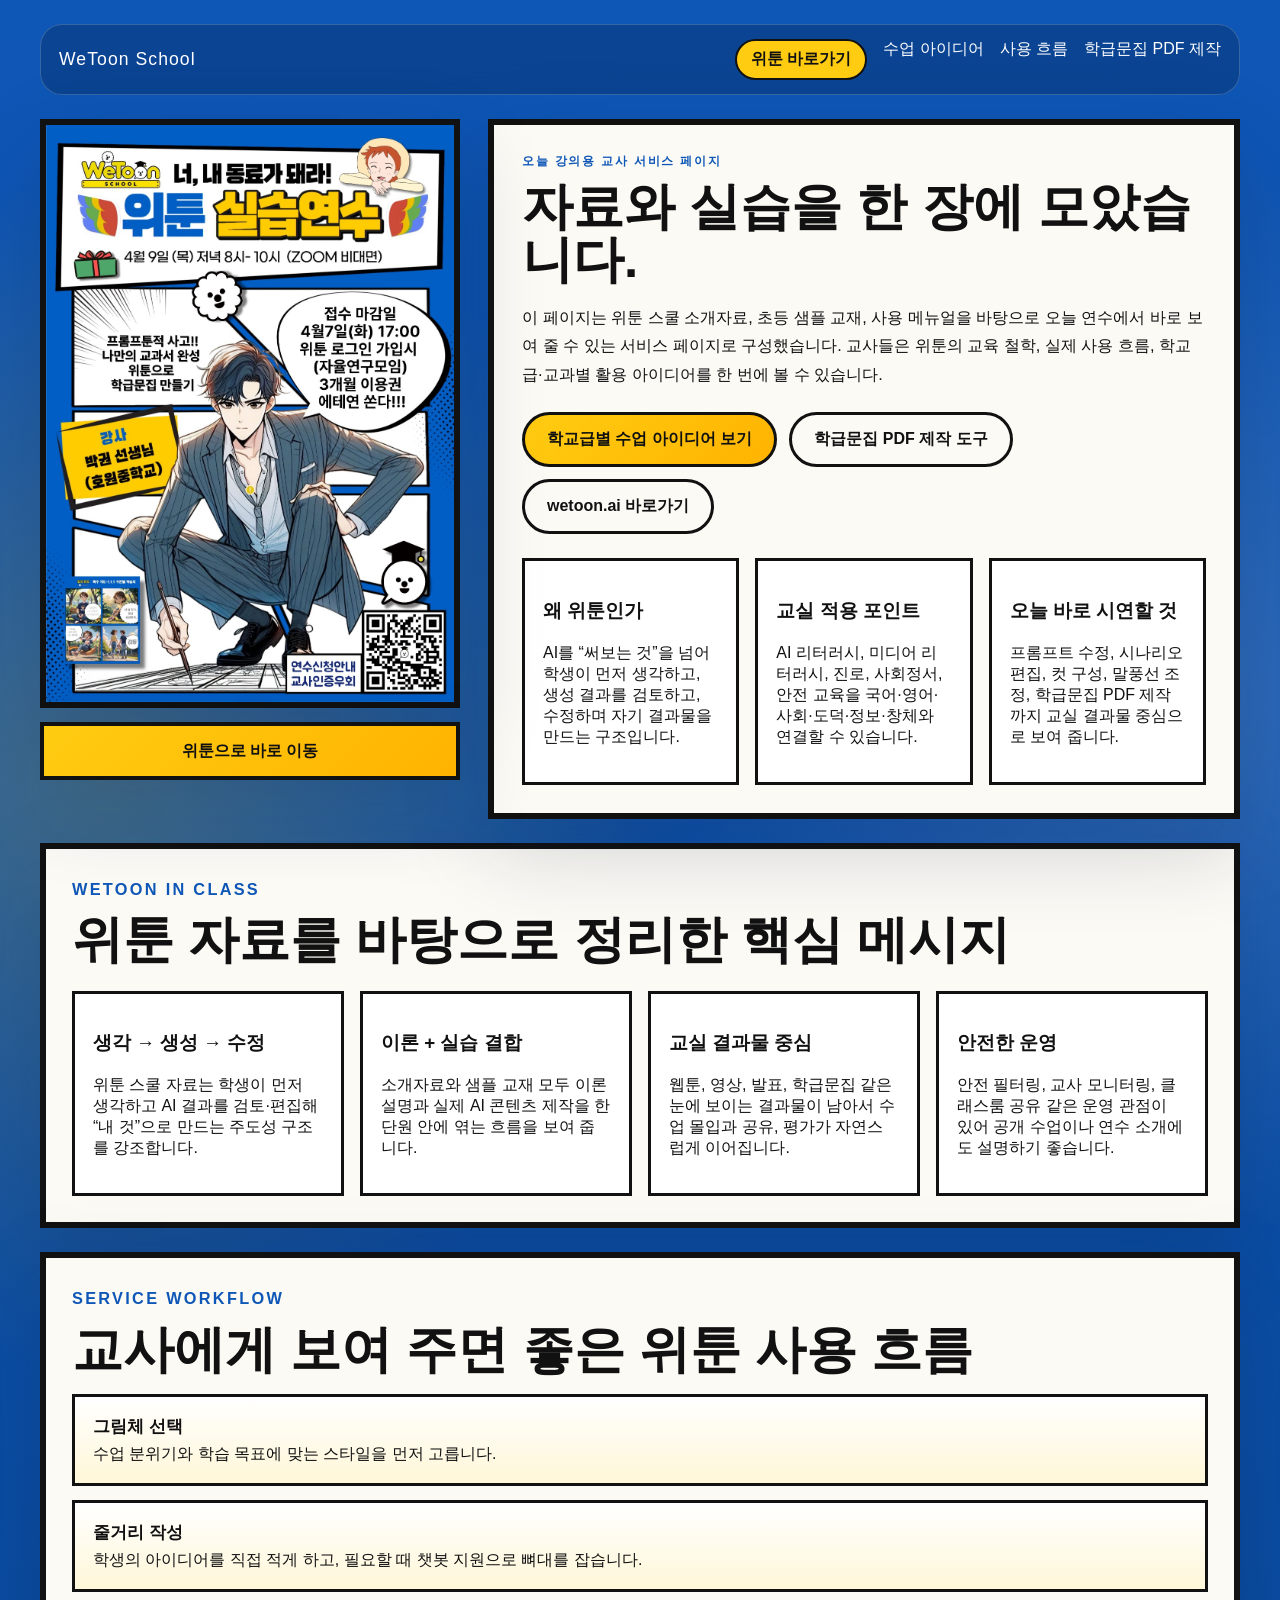
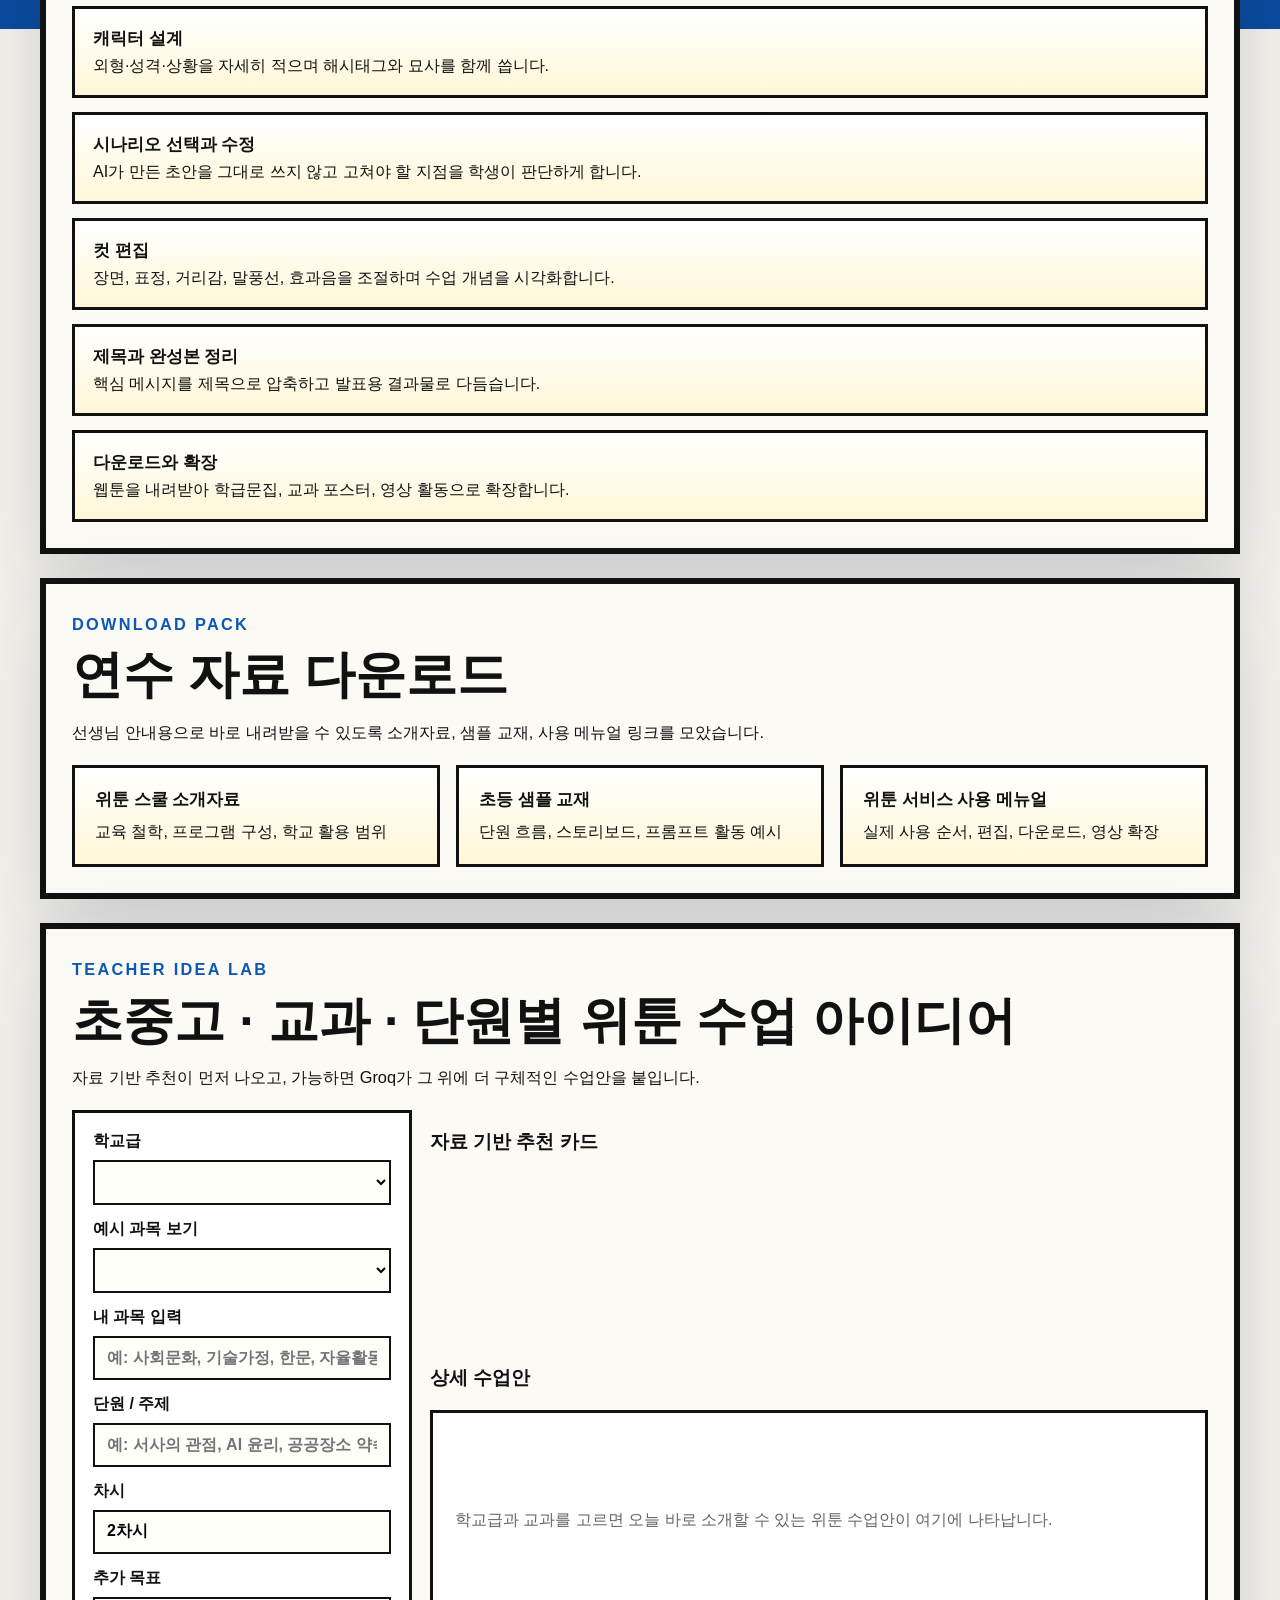
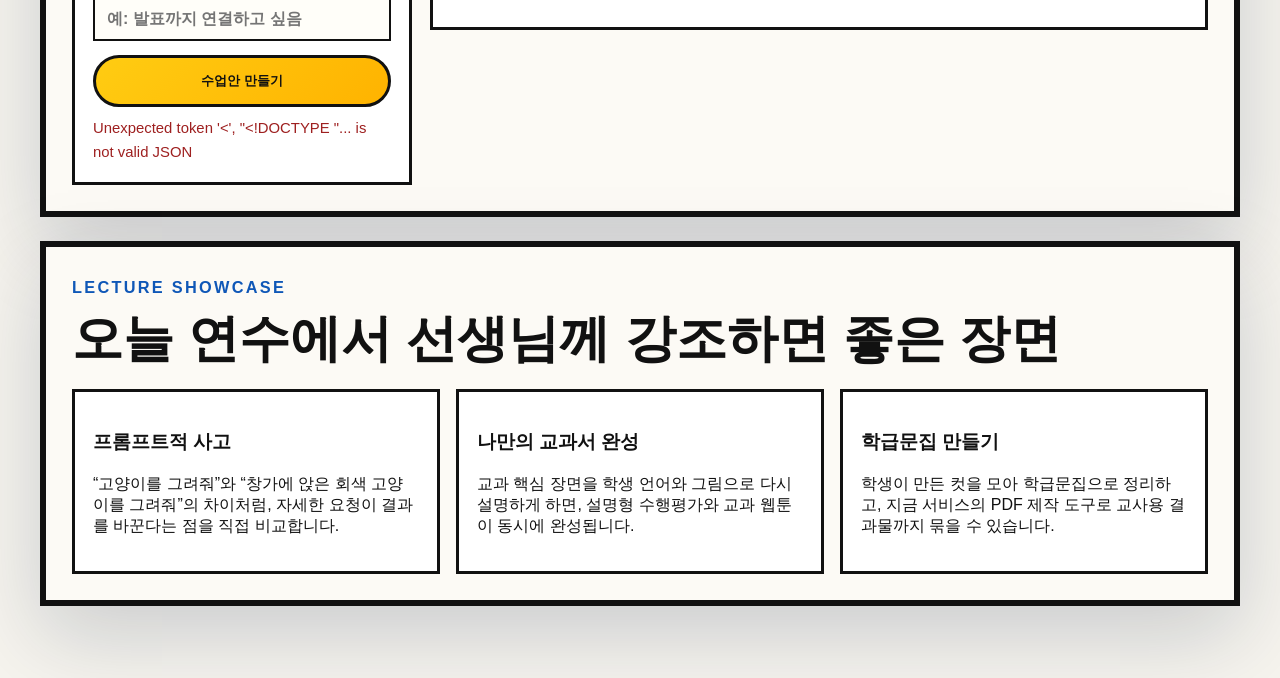
==== static/lecture.html @ 96598605 "Ship Wetoon teacher service and deployable PDF maker Built a teacher-facing lecture landing page, bu" ====
<!doctype html>
<html lang="ko">
  <head>
    <meta charset="utf-8" />
    <meta name="viewport" content="width=device-width, initial-scale=1" />
    <title>위툰 선생연수 서비스 페이지</title>
    <link rel="stylesheet" href="/static/lecture.css" />
  </head>
  <body>
    <main class="lecture-shell">
      <nav class="topbar">
        <a class="brand" href="/lecture">WeToon School</a>
        <div class="topbar-links">
          <a class="wetoon-link" href="https://wetoon.ai" target="_blank" rel="noreferrer">위툰 바로가기</a>
          <a href="#ideas">수업 아이디어</a>
          <a href="#workflow">사용 흐름</a>
          <a href="/maker">학급문집 PDF 제작</a>
        </div>
      </nav>

      <section class="hero-grid">
        <section class="poster-frame" id="poster-frame">
          <img
            id="poster-image"
            class="poster-image"
            src="/static/assets/lecture-poster.jpg"
            alt="위툰 선생연수 포스터"
          />
          <article class="poster-card" id="poster-fallback">
            <div class="poster-logo">WeToon <span>School</span></div>
            <p class="poster-tag">너, 내 동료가 돼라!</p>
            <h1>위툰 선생연수</h1>
            <p class="poster-date">4월 9일 (목) 저녁 8시-10시 · Zoom 비대면</p>
            <div class="poster-bubbles">
              <div class="bubble">프롬프트적 사고</div>
              <div class="bubble">나만의 교과서 완성</div>
              <div class="bubble">위툰으로 학급문집 만들기</div>
            </div>
            <div class="poster-note">
              <strong>강사</strong>
              <span>박권 선생님 (호원중학교)</span>
            </div>
            <div class="poster-speech">
              위툰 로그인 가입 시
              <br />
              자율연구모임 3개월 이용권 안내
            </div>
          </article>
          <a class="poster-action" href="https://wetoon.ai" target="_blank" rel="noreferrer">위툰으로 바로 이동</a>
        </section>

        <section class="hero-copy">
          <p class="eyebrow">오늘 강의용 교사 서비스 페이지</p>
          <h2>자료와 실습을 한 장에 모았습니다.</h2>
          <p class="lead">
            이 페이지는 위툰 스쿨 소개자료, 초등 샘플 교재, 사용 메뉴얼을 바탕으로 오늘 연수에서 바로 보여 줄 수 있는
            서비스 페이지로 구성했습니다. 교사들은 위툰의 교육 철학, 실제 사용 흐름, 학교급·교과별 활용 아이디어를 한 번에
            볼 수 있습니다.
          </p>
          <div class="hero-actions">
            <a class="primary-link" href="#ideas">학교급별 수업 아이디어 보기</a>
            <a class="ghost-link" href="/maker">학급문집 PDF 제작 도구</a>
            <a class="ghost-link" href="https://wetoon.ai" target="_blank" rel="noreferrer">wetoon.ai 바로가기</a>
          </div>

          <div class="hero-panels">
            <article class="info-panel">
              <h3>왜 위툰인가</h3>
              <p>AI를 “써보는 것”을 넘어 학생이 먼저 생각하고, 생성 결과를 검토하고, 수정하며 자기 결과물을 만드는 구조입니다.</p>
            </article>
            <article class="info-panel">
              <h3>교실 적용 포인트</h3>
              <p>AI 리터러시, 미디어 리터러시, 진로, 사회정서, 안전 교육을 국어·영어·사회·도덕·정보·창체와 연결할 수 있습니다.</p>
            </article>
            <article class="info-panel">
              <h3>오늘 바로 시연할 것</h3>
              <p>프롬프트 수정, 시나리오 편집, 컷 구성, 말풍선 조정, 학급문집 PDF 제작까지 교실 결과물 중심으로 보여 줍니다.</p>
            </article>
          </div>
        </section>
      </section>

      <section class="section" id="principles">
        <div class="section-head">
          <p class="eyebrow">Wetoon In Class</p>
          <h2>위툰 자료를 바탕으로 정리한 핵심 메시지</h2>
        </div>
        <div class="principle-grid">
          <article class="principle-card">
            <h3>생각 → 생성 → 수정</h3>
            <p>위툰 스쿨 자료는 학생이 먼저 생각하고 AI 결과를 검토·편집해 “내 것”으로 만드는 주도성 구조를 강조합니다.</p>
          </article>
          <article class="principle-card">
            <h3>이론 + 실습 결합</h3>
            <p>소개자료와 샘플 교재 모두 이론 설명과 실제 AI 콘텐츠 제작을 한 단원 안에 엮는 흐름을 보여 줍니다.</p>
          </article>
          <article class="principle-card">
            <h3>교실 결과물 중심</h3>
            <p>웹툰, 영상, 발표, 학급문집 같은 눈에 보이는 결과물이 남아서 수업 몰입과 공유, 평가가 자연스럽게 이어집니다.</p>
          </article>
          <article class="principle-card">
            <h3>안전한 운영</h3>
            <p>안전 필터링, 교사 모니터링, 클래스룸 공유 같은 운영 관점이 있어 공개 수업이나 연수 소개에도 설명하기 좋습니다.</p>
          </article>
        </div>
      </section>

      <section class="section" id="workflow">
        <div class="section-head">
          <p class="eyebrow">Service Workflow</p>
          <h2>교사에게 보여 주면 좋은 위툰 사용 흐름</h2>
        </div>
        <ol class="workflow-list">
          <li><strong>그림체 선택</strong><span>수업 분위기와 학습 목표에 맞는 스타일을 먼저 고릅니다.</span></li>
          <li><strong>줄거리 작성</strong><span>학생의 아이디어를 직접 적게 하고, 필요할 때 챗봇 지원으로 뼈대를 잡습니다.</span></li>
          <li><strong>캐릭터 설계</strong><span>외형·성격·상황을 자세히 적으며 해시태그와 묘사를 함께 씁니다.</span></li>
          <li><strong>시나리오 선택과 수정</strong><span>AI가 만든 초안을 그대로 쓰지 않고 고쳐야 할 지점을 학생이 판단하게 합니다.</span></li>
          <li><strong>컷 편집</strong><span>장면, 표정, 거리감, 말풍선, 효과음을 조절하며 수업 개념을 시각화합니다.</span></li>
          <li><strong>제목과 완성본 정리</strong><span>핵심 메시지를 제목으로 압축하고 발표용 결과물로 다듬습니다.</span></li>
          <li><strong>다운로드와 확장</strong><span>웹툰을 내려받아 학급문집, 교과 포스터, 영상 활동으로 확장합니다.</span></li>
        </ol>
      </section>

      <section class="section" id="downloads">
        <div class="section-head">
          <p class="eyebrow">Download Pack</p>
          <h2>연수 자료 다운로드</h2>
          <p>선생님 안내용으로 바로 내려받을 수 있도록 소개자료, 샘플 교재, 사용 메뉴얼 링크를 모았습니다.</p>
        </div>
        <div class="download-grid">
          <a class="download-card" href="/downloads/intro">
            <strong>위툰 스쿨 소개자료</strong>
            <span>교육 철학, 프로그램 구성, 학교 활용 범위</span>
          </a>
          <a class="download-card" href="/downloads/sample">
            <strong>초등 샘플 교재</strong>
            <span>단원 흐름, 스토리보드, 프롬프트 활동 예시</span>
          </a>
          <a class="download-card" href="/downloads/manual">
            <strong>위툰 서비스 사용 메뉴얼</strong>
            <span>실제 사용 순서, 편집, 다운로드, 영상 확장</span>
          </a>
        </div>
      </section>

      <section class="section ideas-section" id="ideas">
        <div class="section-head">
          <p class="eyebrow">Teacher Idea Lab</p>
          <h2>초중고 · 교과 · 단원별 위툰 수업 아이디어</h2>
          <p>자료 기반 추천이 먼저 나오고, 가능하면 Groq가 그 위에 더 구체적인 수업안을 붙입니다.</p>
        </div>

        <div class="idea-console">
          <div class="idea-form">
            <label>
              <span>학교급</span>
              <select id="school-level"></select>
            </label>
            <label>
              <span>예시 과목 보기</span>
              <select id="subject-example"></select>
            </label>
            <label>
              <span>내 과목 입력</span>
              <input id="subject-input" type="text" placeholder="예: 사회문화, 기술가정, 한문, 자율활동" />
            </label>
            <label>
              <span>단원 / 주제</span>
              <input id="unit" type="text" placeholder="예: 서사의 관점, AI 윤리, 공공장소 약속" />
            </label>
            <label>
              <span>차시</span>
              <input id="periods" type="text" value="2차시" />
            </label>
            <label>
              <span>추가 목표</span>
              <input id="teaching-goal" type="text" placeholder="예: 발표까지 연결하고 싶음" />
            </label>
            <div class="idea-actions">
              <button id="idea-button" class="primary-link buttonish" type="button">수업안 만들기</button>
              <span id="provider-status" class="provider-status">자료 기반 추천을 불러오는 중입니다.</span>
            </div>
          </div>

          <div class="idea-results">
            <div>
              <h3>자료 기반 추천 카드</h3>
              <div id="curated-ideas" class="card-stack"></div>
            </div>
            <div>
              <h3>상세 수업안</h3>
              <div id="expanded-idea" class="expanded-card empty-card">
                학교급과 교과를 고르면 오늘 바로 소개할 수 있는 위툰 수업안이 여기에 나타납니다.
              </div>
            </div>
          </div>
        </div>
      </section>

      <section class="section">
        <div class="section-head">
          <p class="eyebrow">Lecture Showcase</p>
          <h2>오늘 연수에서 선생님께 강조하면 좋은 장면</h2>
        </div>
        <div class="showcase-grid">
          <article class="showcase-card">
            <h3>프롬프트적 사고</h3>
            <p>“고양이를 그려줘”와 “창가에 앉은 회색 고양이를 그려줘”의 차이처럼, 자세한 요청이 결과를 바꾼다는 점을 직접 비교합니다.</p>
          </article>
          <article class="showcase-card">
            <h3>나만의 교과서 완성</h3>
            <p>교과 핵심 장면을 학생 언어와 그림으로 다시 설명하게 하면, 설명형 수행평가와 교과 웹툰이 동시에 완성됩니다.</p>
          </article>
          <article class="showcase-card">
            <h3>학급문집 만들기</h3>
            <p>학생이 만든 컷을 모아 학급문집으로 정리하고, 지금 서비스의 PDF 제작 도구로 교사용 결과물까지 묶을 수 있습니다.</p>
          </article>
        </div>
      </section>
    </main>

    <script src="/static/lecture.js" defer></script>
  </body>
</html>
---- static/lecture.css ----
:root {
  --blue: #0f57b7;
  --blue-deep: #083878;
  --yellow: #ffcc12;
  --yellow-soft: #ffe783;
  --ink: #111111;
  --paper: #fcfaf5;
  --line: rgba(17, 17, 17, 0.12);
  --shadow: 0 30px 80px rgba(9, 27, 63, 0.18);
}

* {
  box-sizing: border-box;
}

body {
  margin: 0;
  font-family: "Malgun Gothic", "Segoe UI", sans-serif;
  color: var(--ink);
  background:
    radial-gradient(circle at 8% 20%, rgba(255, 204, 18, 0.22), transparent 18%),
    radial-gradient(circle at 92% 18%, rgba(255, 255, 255, 0.15), transparent 16%),
    linear-gradient(180deg, var(--blue) 0%, #0a4b9f 42%, #f6f4ee 42%, #f6f4ee 100%);
}

.lecture-shell {
  width: min(1200px, calc(100% - 32px));
  margin: 0 auto;
  padding: 24px 0 72px;
}

.topbar {
  display: flex;
  align-items: center;
  justify-content: space-between;
  gap: 18px;
  padding: 14px 18px;
  border: 1px solid rgba(255, 255, 255, 0.18);
  border-radius: 22px;
  color: white;
  background: rgba(2, 23, 56, 0.28);
  backdrop-filter: blur(12px);
}

.brand,
.topbar a {
  color: inherit;
  text-decoration: none;
}

.brand {
  font-family: "Segoe UI Black", "Malgun Gothic", sans-serif;
  font-size: 1.1rem;
  letter-spacing: 0.06em;
}

.topbar-links {
  display: flex;
  gap: 16px;
  flex-wrap: wrap;
}

.wetoon-link {
  padding: 8px 14px;
  border-radius: 999px;
  background: var(--yellow);
  color: #111 !important;
  font-weight: 800;
  border: 2px solid #111;
}

.hero-grid {
  display: grid;
  grid-template-columns: 420px minmax(0, 1fr);
  gap: 28px;
  margin-top: 24px;
  align-items: start;
}

.poster-frame {
  position: relative;
  display: grid;
  gap: 14px;
}

.poster-image {
  display: none;
  width: 100%;
  border: 6px solid #111;
  background: white;
  box-shadow: var(--shadow);
}

.poster-frame.has-poster .poster-image {
  display: block;
}

.poster-frame.has-poster .poster-card {
  display: none;
}

.poster-card,
.hero-copy,
.section {
  background: var(--paper);
  border: 6px solid #111;
  box-shadow: var(--shadow);
}

.poster-card {
  position: relative;
  padding: 24px;
  transform: rotate(-1.3deg);
  overflow: hidden;
}

.poster-card::before {
  content: "";
  position: absolute;
  inset: auto -30px -26px auto;
  width: 180px;
  height: 180px;
  background: radial-gradient(circle, rgba(255, 204, 18, 0.46) 0%, transparent 70%);
}

.poster-logo {
  display: inline-flex;
  gap: 8px;
  align-items: baseline;
  padding: 8px 14px;
  border: 4px solid #111;
  background: var(--yellow);
  font-weight: 800;
  font-size: 1.35rem;
}

.poster-logo span {
  font-size: 0.82rem;
  text-transform: uppercase;
}

.poster-tag {
  margin: 18px 0 8px;
  font-family: "Segoe UI Black", "Malgun Gothic", sans-serif;
  font-size: 1.25rem;
}

.poster-card h1 {
  margin: 0;
  font-family: "Segoe UI Black", "Malgun Gothic", sans-serif;
  font-size: clamp(2.6rem, 6vw, 4.8rem);
  line-height: 0.95;
  color: var(--yellow);
  -webkit-text-stroke: 3px #111;
}

.poster-date {
  margin: 18px 0;
  padding: 12px 14px;
  border: 4px solid #111;
  background: white;
  font-weight: 700;
}

.poster-bubbles {
  display: grid;
  gap: 10px;
}

.bubble {
  padding: 12px 14px;
  border: 4px solid #111;
  background: #fff;
  font-weight: 700;
}

.poster-note {
  margin-top: 16px;
  padding: 14px;
  border: 4px solid #111;
  background: var(--yellow);
  transform: rotate(-4deg);
  width: fit-content;
}

.poster-note strong,
.poster-note span {
  display: block;
}

.poster-speech {
  margin-top: 20px;
  padding: 20px;
  border: 4px solid #111;
  border-radius: 42px;
  background: #fff;
  font-family: "Segoe UI Black", "Malgun Gothic", sans-serif;
  font-size: 1.25rem;
  line-height: 1.35;
}

.poster-action {
  display: inline-flex;
  align-items: center;
  justify-content: center;
  min-height: 58px;
  padding: 14px 22px;
  border: 4px solid #111;
  background: linear-gradient(135deg, var(--yellow) 0%, #ffb300 100%);
  color: #111;
  font-weight: 900;
  text-decoration: none;
  box-shadow: var(--shadow);
}

.hero-copy {
  padding: 28px;
}

.eyebrow {
  margin: 0 0 10px;
  color: var(--blue);
  font-size: 0.78rem;
  letter-spacing: 0.14em;
  text-transform: uppercase;
  font-weight: 800;
}

.hero-copy h2,
.section h2 {
  margin: 0;
  font-family: "Segoe UI Black", "Malgun Gothic", sans-serif;
  font-size: clamp(2rem, 4vw, 3.3rem);
  line-height: 1.04;
}

.lead,
.section-head p {
  line-height: 1.75;
  font-size: 1.02rem;
}

.hero-actions {
  display: flex;
  gap: 12px;
  flex-wrap: wrap;
  margin-top: 24px;
}

.primary-link,
.ghost-link {
  display: inline-flex;
  align-items: center;
  justify-content: center;
  padding: 14px 22px;
  border-radius: 999px;
  text-decoration: none;
  font-weight: 800;
}

.primary-link {
  background: linear-gradient(135deg, var(--yellow) 0%, #ffb300 100%);
  color: #111;
  border: 3px solid #111;
}

.ghost-link {
  border: 3px solid #111;
  color: #111;
  background: transparent;
}

.buttonish {
  cursor: pointer;
}

.hero-panels,
.principle-grid,
.showcase-grid {
  display: grid;
  gap: 16px;
  margin-top: 24px;
}

.hero-panels {
  grid-template-columns: repeat(3, minmax(0, 1fr));
}

.info-panel,
.principle-card,
.showcase-card,
.idea-card,
.expanded-card,
.idea-form {
  border: 3px solid #111;
  background: white;
}

.info-panel,
.principle-card,
.showcase-card {
  padding: 18px;
}

.section {
  margin-top: 24px;
  padding: 26px;
}

.section-head {
  margin-bottom: 18px;
}

.principle-grid {
  grid-template-columns: repeat(4, minmax(0, 1fr));
}

.workflow-list {
  display: grid;
  gap: 14px;
  padding: 0;
  margin: 0;
  list-style: none;
}

.workflow-list li {
  display: grid;
  gap: 6px;
  padding: 18px;
  border: 3px solid #111;
  background: linear-gradient(180deg, #fff 0%, #fff7d8 100%);
}

.workflow-list strong {
  font-size: 1.05rem;
}

.download-grid {
  display: grid;
  grid-template-columns: repeat(3, minmax(0, 1fr));
  gap: 16px;
}

.download-card {
  display: grid;
  gap: 8px;
  padding: 20px;
  border: 3px solid #111;
  background: linear-gradient(180deg, #fff 0%, #fff7d8 100%);
  color: #111;
  text-decoration: none;
}

.download-card strong {
  font-size: 1.05rem;
}

.download-card span {
  line-height: 1.6;
}

.idea-console {
  display: grid;
  grid-template-columns: 340px minmax(0, 1fr);
  gap: 18px;
}

.idea-form {
  padding: 18px;
  display: grid;
  gap: 14px;
  position: sticky;
  top: 16px;
}

.idea-form label {
  display: grid;
  gap: 8px;
  font-weight: 700;
}

.idea-form input,
.idea-form select {
  width: 100%;
  padding: 11px 12px;
  border: 2px solid #111;
  background: #fffef9;
  font: inherit;
}

.idea-actions {
  display: grid;
  gap: 10px;
}

.provider-status {
  font-size: 0.93rem;
  line-height: 1.6;
}

.provider-status[data-mode="groq"] {
  color: #0a5d36;
}

.provider-status[data-mode="local-fallback"] {
  color: #8c5200;
}

.provider-status[data-mode="error"] {
  color: #9e2020;
}

.idea-results {
  display: grid;
  gap: 18px;
}

.card-stack {
  display: grid;
  gap: 12px;
}

.idea-card {
  padding: 18px;
}

.idea-card h4,
.expanded-card h4 {
  margin: 8px 0 10px;
  font-size: 1.18rem;
}

.idea-meta {
  margin: 0;
  color: var(--blue-deep);
  font-size: 0.92rem;
  font-weight: 700;
}

.idea-card ul,
.expanded-card ul,
.expanded-card ol {
  margin: 10px 0 0;
  padding-left: 20px;
}

.expanded-card {
  padding: 22px;
  min-height: 220px;
}

.empty-card {
  display: flex;
  align-items: center;
  color: rgba(17, 17, 17, 0.65);
}

.expanded-grid {
  display: grid;
  grid-template-columns: repeat(2, minmax(0, 1fr));
  gap: 16px;
  margin-top: 18px;
}

.showcase-grid {
  grid-template-columns: repeat(3, minmax(0, 1fr));
}

@media (max-width: 1000px) {
  .hero-grid,
  .idea-console {
    grid-template-columns: 1fr;
  }

  .hero-panels,
  .principle-grid,
  .download-grid,
  .showcase-grid,
  .expanded-grid {
    grid-template-columns: 1fr;
  }
}

@media (max-width: 720px) {
  .lecture-shell {
    width: min(100% - 20px, 1200px);
  }

  .topbar {
    flex-direction: column;
    align-items: flex-start;
  }

  .section,
  .hero-copy,
  .poster-card {
    padding: 20px;
  }
}
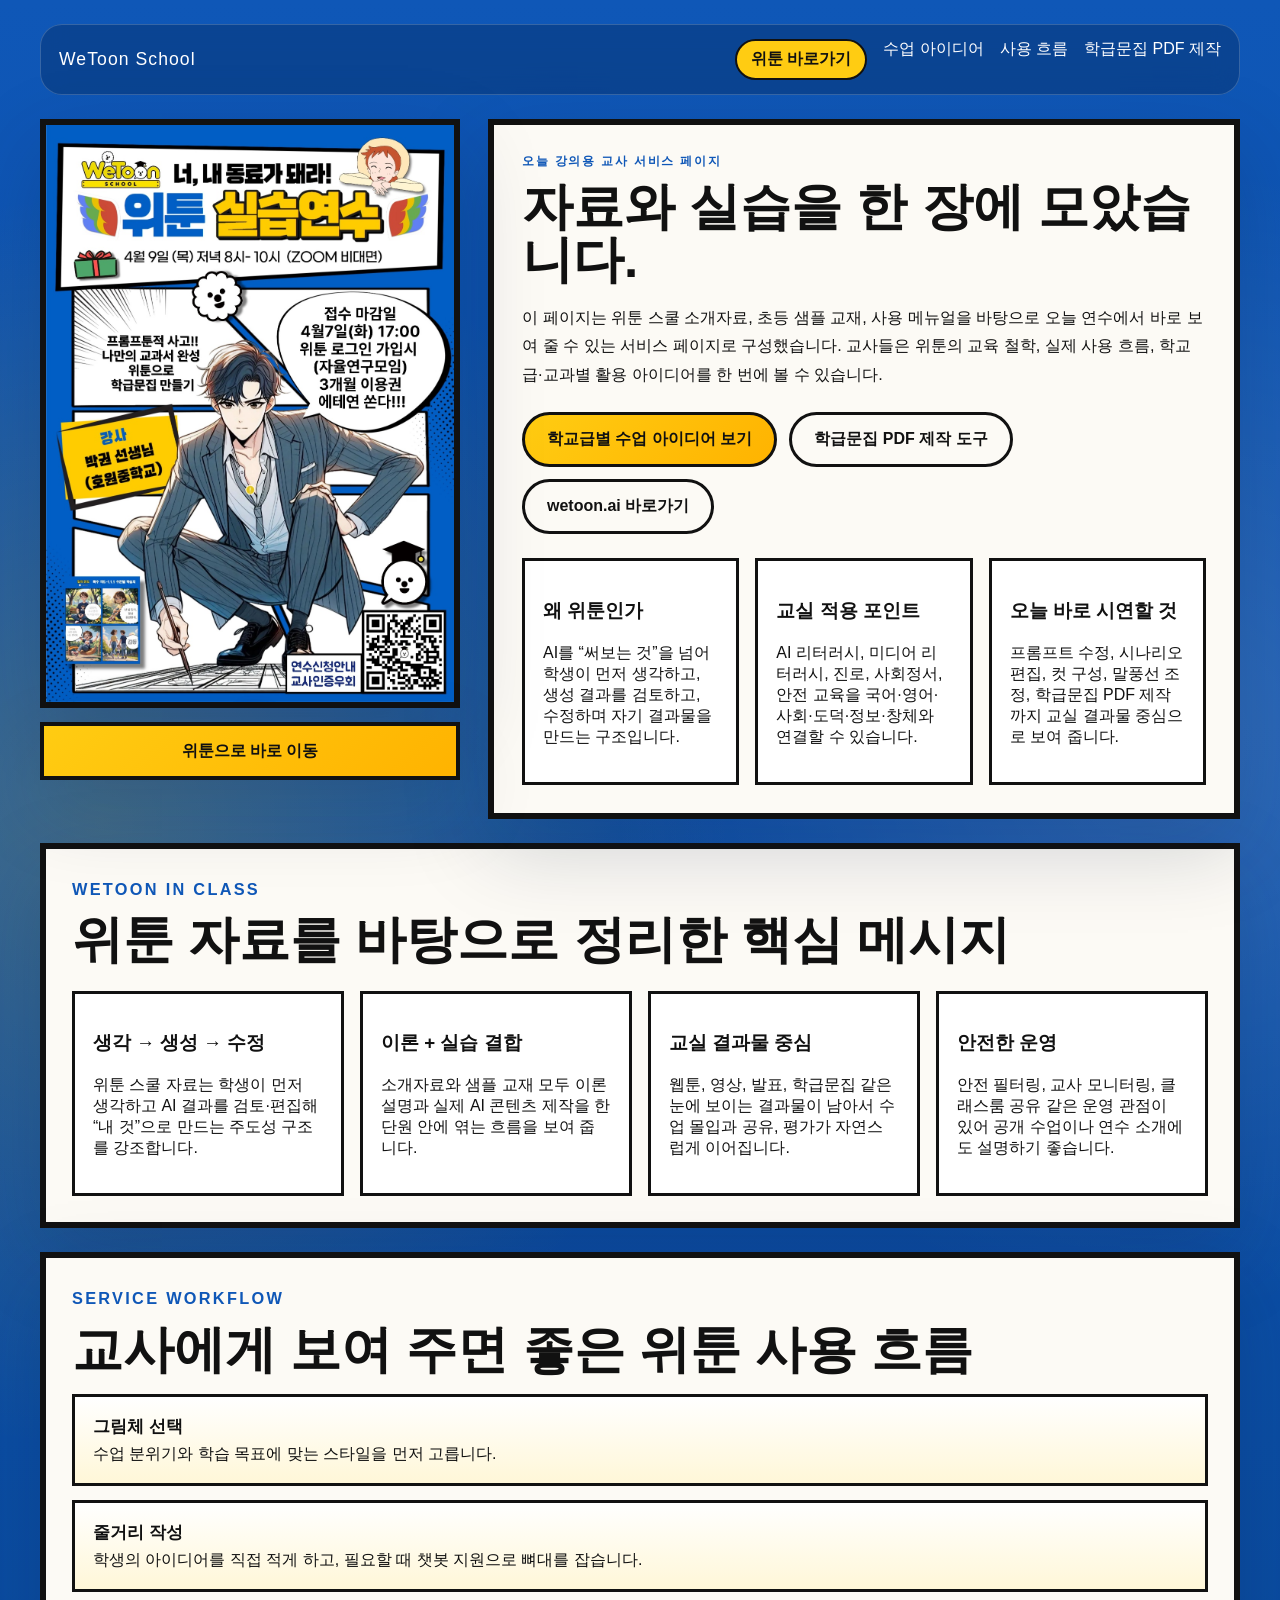
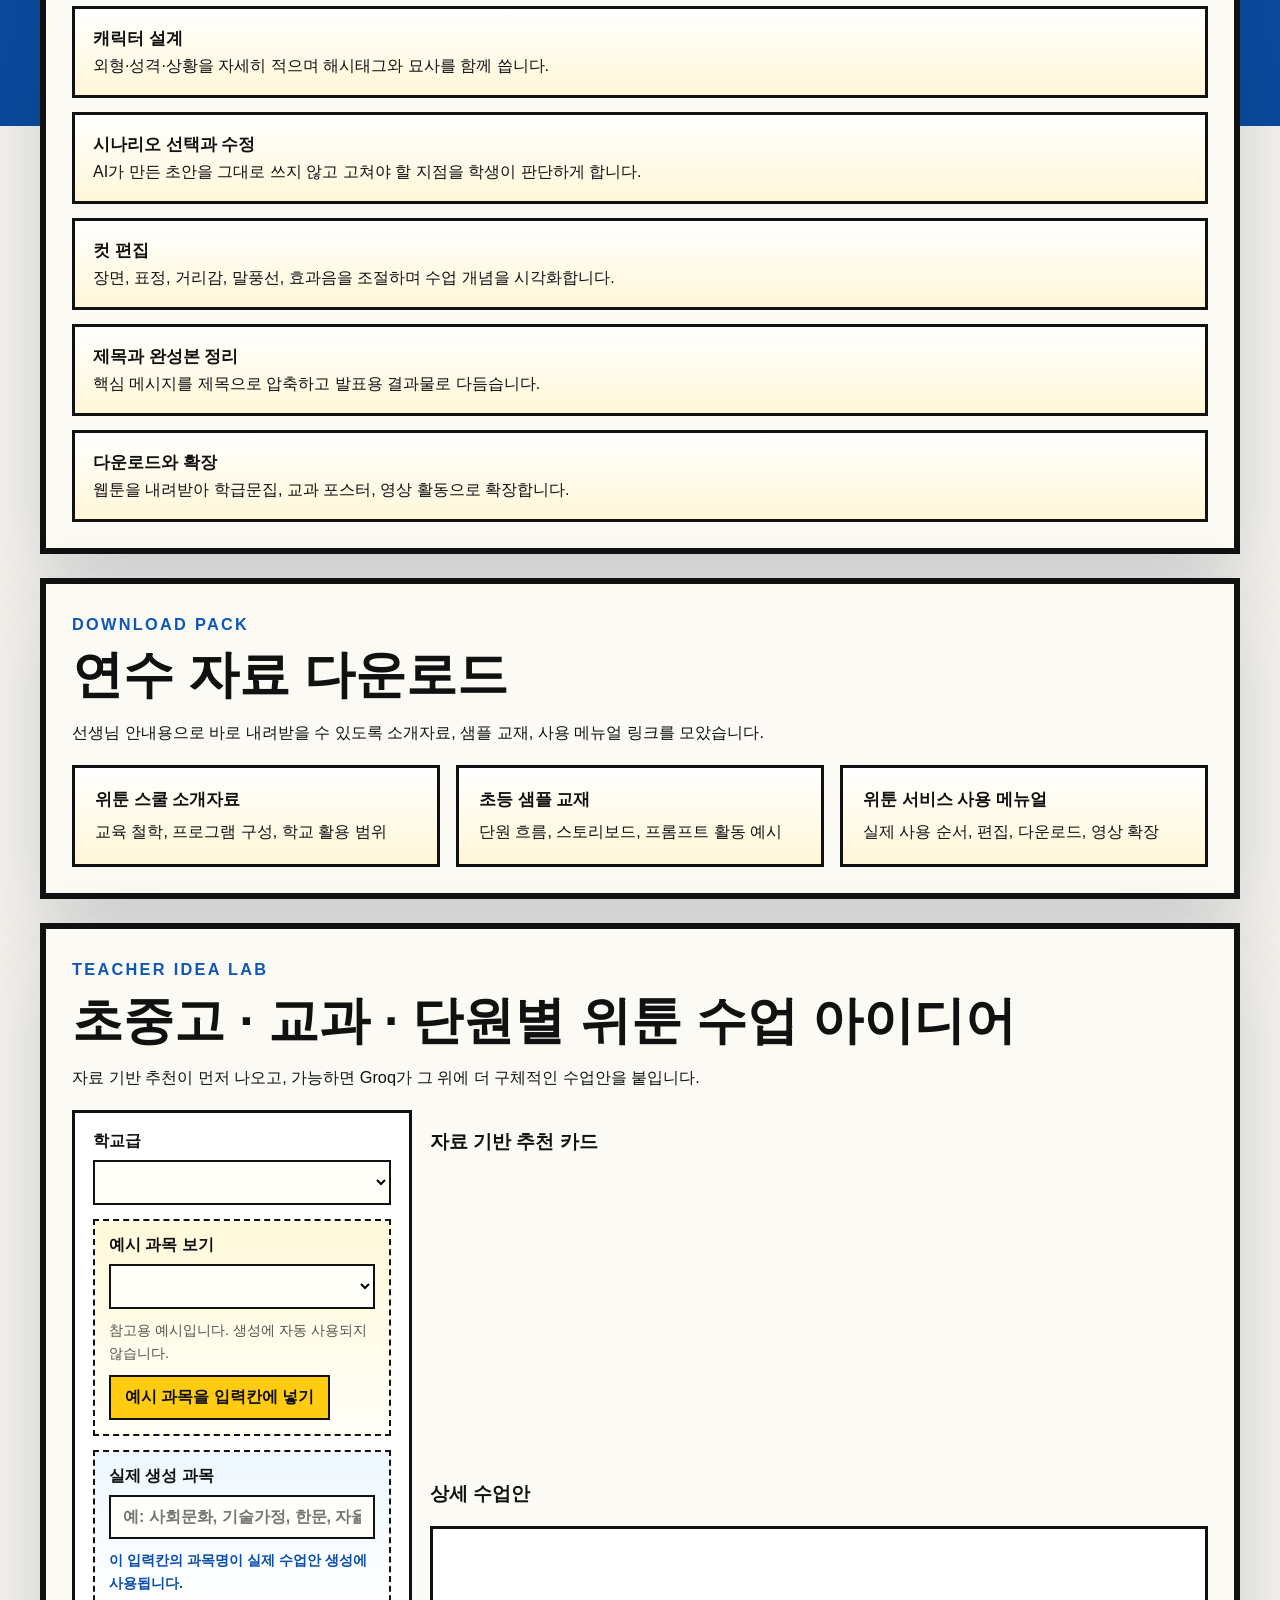
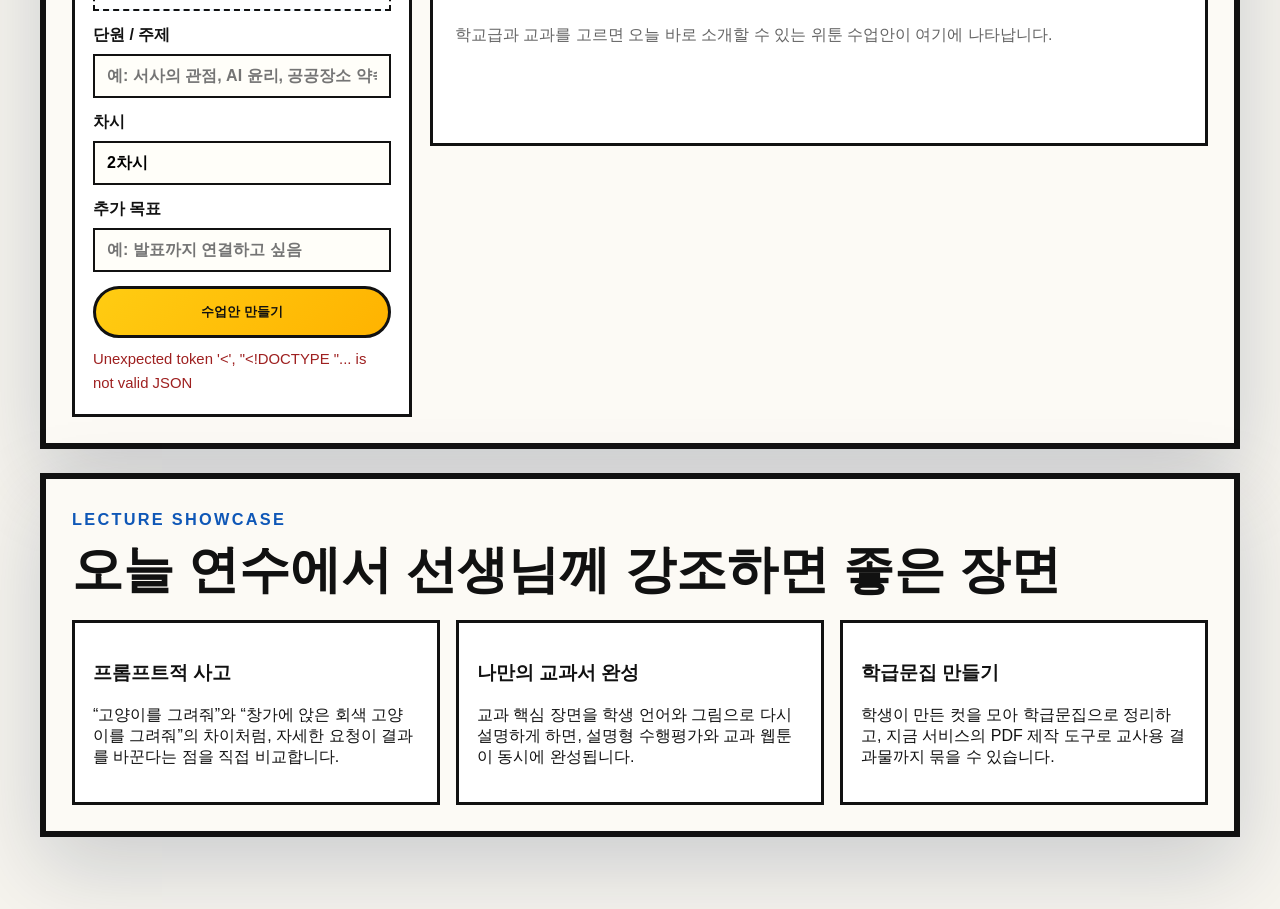
==== commit 5cd6b293: "Clarify subject input and add site metadata Adjusted the lecture page so example subjects are visibl" ====
--- a/static/lecture.html
+++ b/static/lecture.html
@@ -3,7 +3,33 @@
   <head>
     <meta charset="utf-8" />
     <meta name="viewport" content="width=device-width, initial-scale=1" />
-    <title>위툰 선생연수 서비스 페이지</title>
+    <title>위툰 선생연수 | 교사 연수 자료와 수업 아이디어</title>
+    <meta
+      name="description"
+      content="위툰 선생연수용 교사 서비스 페이지입니다. 위툰 스쿨 소개자료, 샘플 교재, 사용 메뉴얼, 초중고 교과별 수업 아이디어, 학급문집 PDF 제작 도구를 한곳에 모았습니다."
+    />
+    <meta
+      name="keywords"
+      content="위툰, Wetoon, 위툰 스쿨, 교사 연수, 수업 아이디어, AI 웹툰, 학급문집, 교과 웹툰, 교육 에듀테크"
+    />
+    <meta name="robots" content="index,follow" />
+    <meta name="theme-color" content="#0f57b7" />
+    <meta property="og:type" content="website" />
+    <meta property="og:title" content="위툰 선생연수 | 교사 연수 자료와 수업 아이디어" />
+    <meta
+      property="og:description"
+      content="위툰 연수용 서비스 페이지에서 자료 다운로드, 수업 아이디어 탐색, 학급문집 PDF 제작까지 바로 확인하세요."
+    />
+    <meta property="og:url" content="https://wetoon-gamma.vercel.app/" />
+    <meta property="og:image" content="https://wetoon-gamma.vercel.app/static/assets/lecture-poster.jpg" />
+    <meta name="twitter:card" content="summary_large_image" />
+    <meta name="twitter:title" content="위툰 선생연수 | 교사 연수 자료와 수업 아이디어" />
+    <meta
+      name="twitter:description"
+      content="위툰 스쿨 소개자료, 메뉴얼, 교과별 수업 아이디어와 학급문집 PDF 제작 도구를 한 페이지에 모았습니다."
+    />
+    <link rel="canonical" href="https://wetoon-gamma.vercel.app/" />
+    <link rel="icon" type="image/svg+xml" href="/static/assets/favicon.svg" />
     <link rel="stylesheet" href="/static/lecture.css" />
   </head>
   <body>
@@ -156,14 +182,21 @@
               <span>학교급</span>
               <select id="school-level"></select>
             </label>
-            <label>
-              <span>예시 과목 보기</span>
-              <select id="subject-example"></select>
-            </label>
-            <label>
-              <span>내 과목 입력</span>
-              <input id="subject-input" type="text" placeholder="예: 사회문화, 기술가정, 한문, 자율활동" />
-            </label>
+            <section class="subject-block subject-block-example">
+              <label>
+                <span>예시 과목 보기</span>
+                <select id="subject-example"></select>
+              </label>
+              <p class="field-hint">참고용 예시입니다. 생성에 자동 사용되지 않습니다.</p>
+              <button id="apply-example-button" class="mini-action" type="button">예시 과목을 입력칸에 넣기</button>
+            </section>
+            <section class="subject-block subject-block-actual">
+              <label>
+                <span>실제 생성 과목</span>
+                <input id="subject-input" type="text" placeholder="예: 사회문화, 기술가정, 한문, 자율활동" />
+              </label>
+              <p class="field-hint strong-hint">이 입력칸의 과목명이 실제 수업안 생성에 사용됩니다.</p>
+            </section>
             <label>
               <span>단원 / 주제</span>
               <input id="unit" type="text" placeholder="예: 서사의 관점, AI 윤리, 공공장소 약속" />
--- a/static/lecture.css
+++ b/static/lecture.css
@@ -379,6 +379,34 @@
   font-weight: 700;
 }
 
+.subject-block {
+  display: grid;
+  gap: 10px;
+  padding: 14px;
+  border: 2px dashed #111;
+  background: #fffdfa;
+}
+
+.subject-block-example {
+  background: linear-gradient(180deg, #fff9da 0%, #fffef7 100%);
+}
+
+.subject-block-actual {
+  background: linear-gradient(180deg, #eef7ff 0%, #ffffff 100%);
+}
+
+.field-hint {
+  margin: 0;
+  font-size: 0.9rem;
+  line-height: 1.6;
+  color: rgba(17, 17, 17, 0.72);
+}
+
+.strong-hint {
+  color: #0b4fa9;
+  font-weight: 700;
+}
+
 .idea-form input,
 .idea-form select {
   width: 100%;
@@ -393,6 +421,17 @@
   gap: 10px;
 }
 
+.mini-action {
+  justify-self: start;
+  padding: 10px 14px;
+  border: 2px solid #111;
+  background: var(--yellow);
+  color: #111;
+  font: inherit;
+  font-weight: 800;
+  cursor: pointer;
+}
+
 .provider-status {
   font-size: 0.93rem;
   line-height: 1.6;
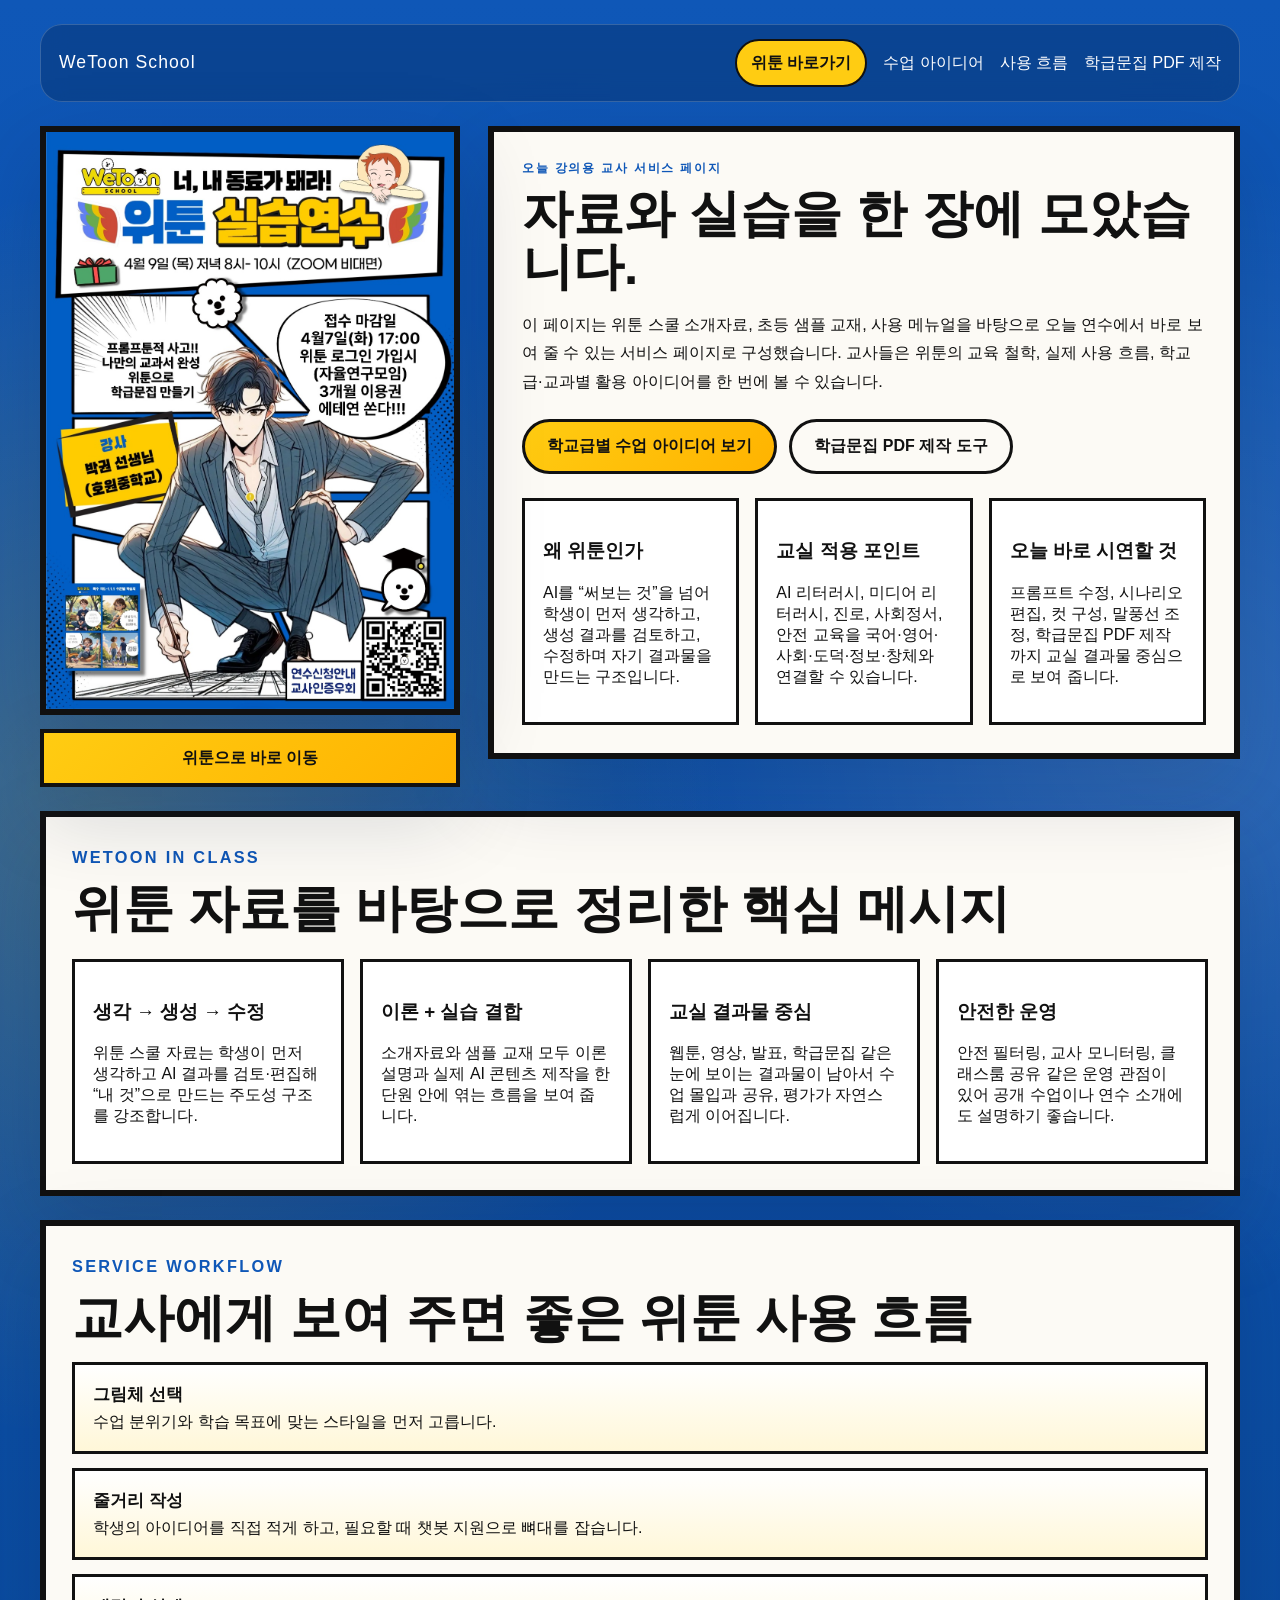
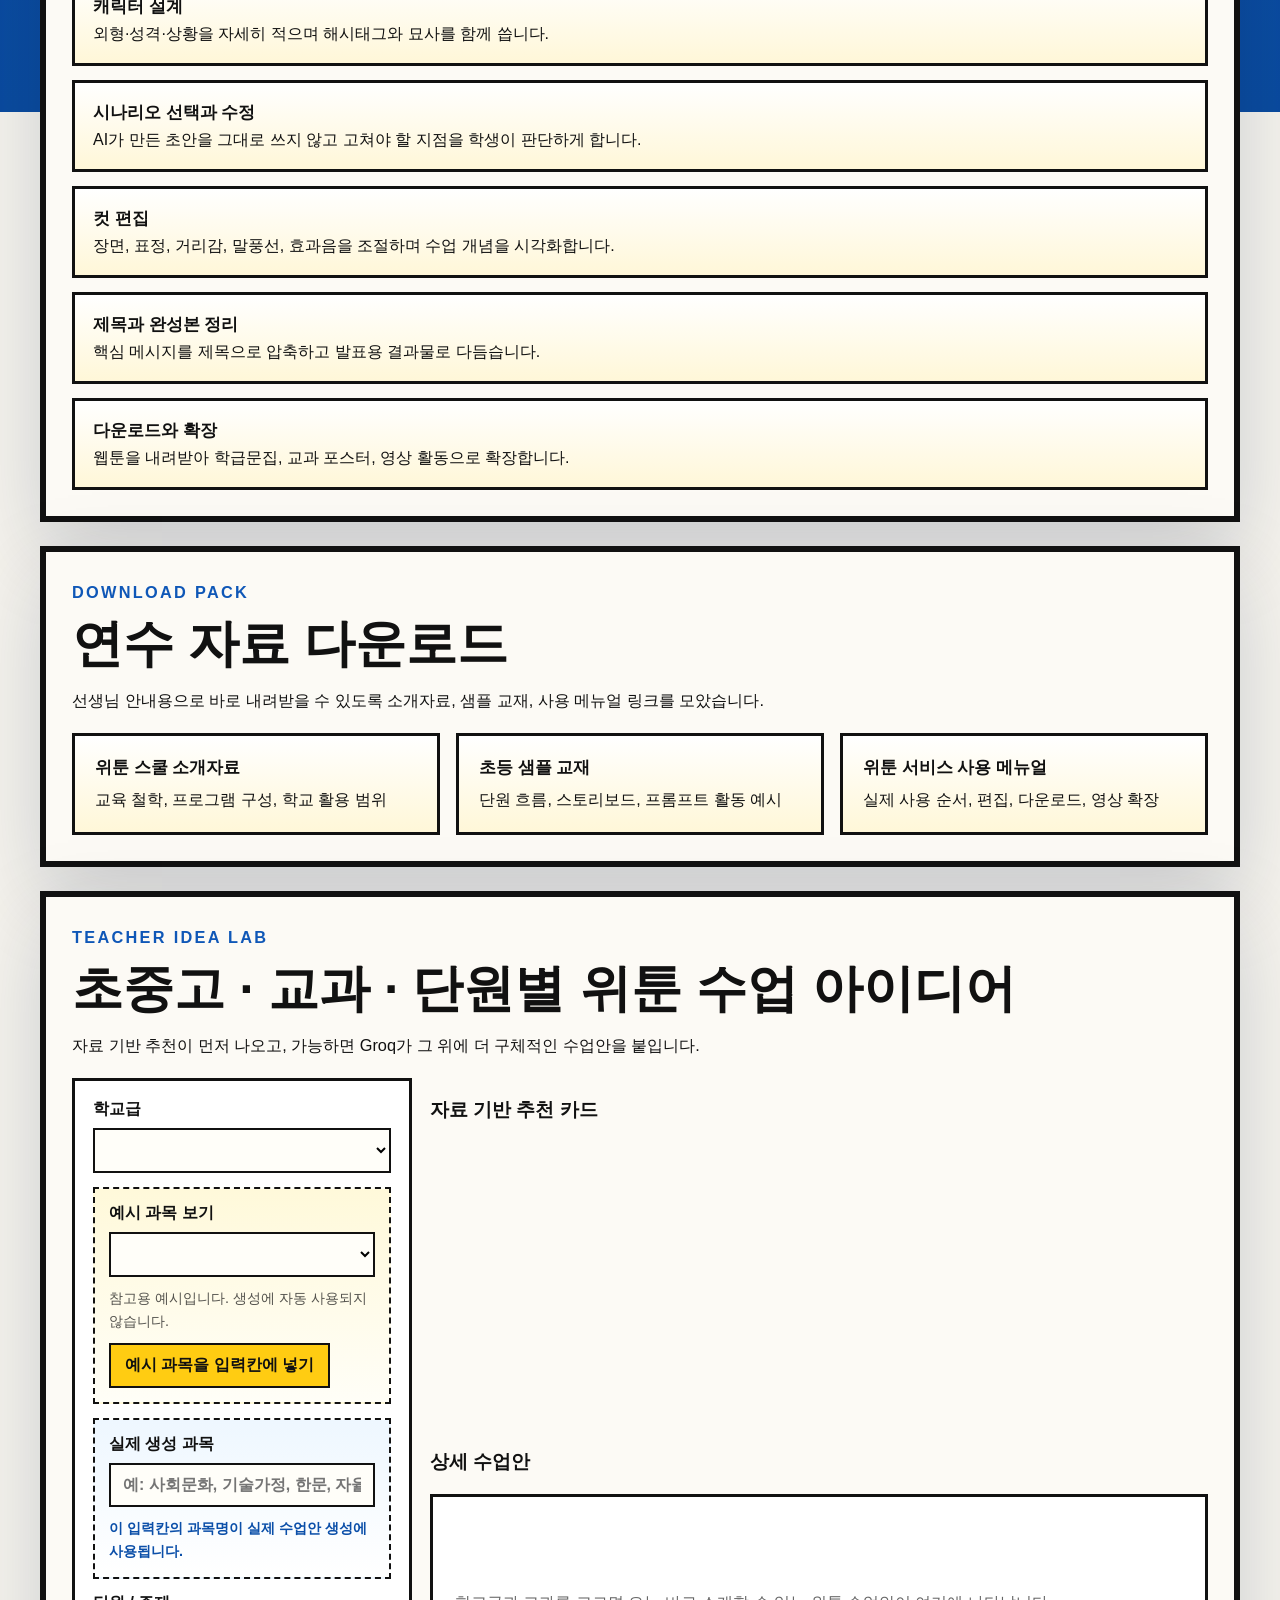
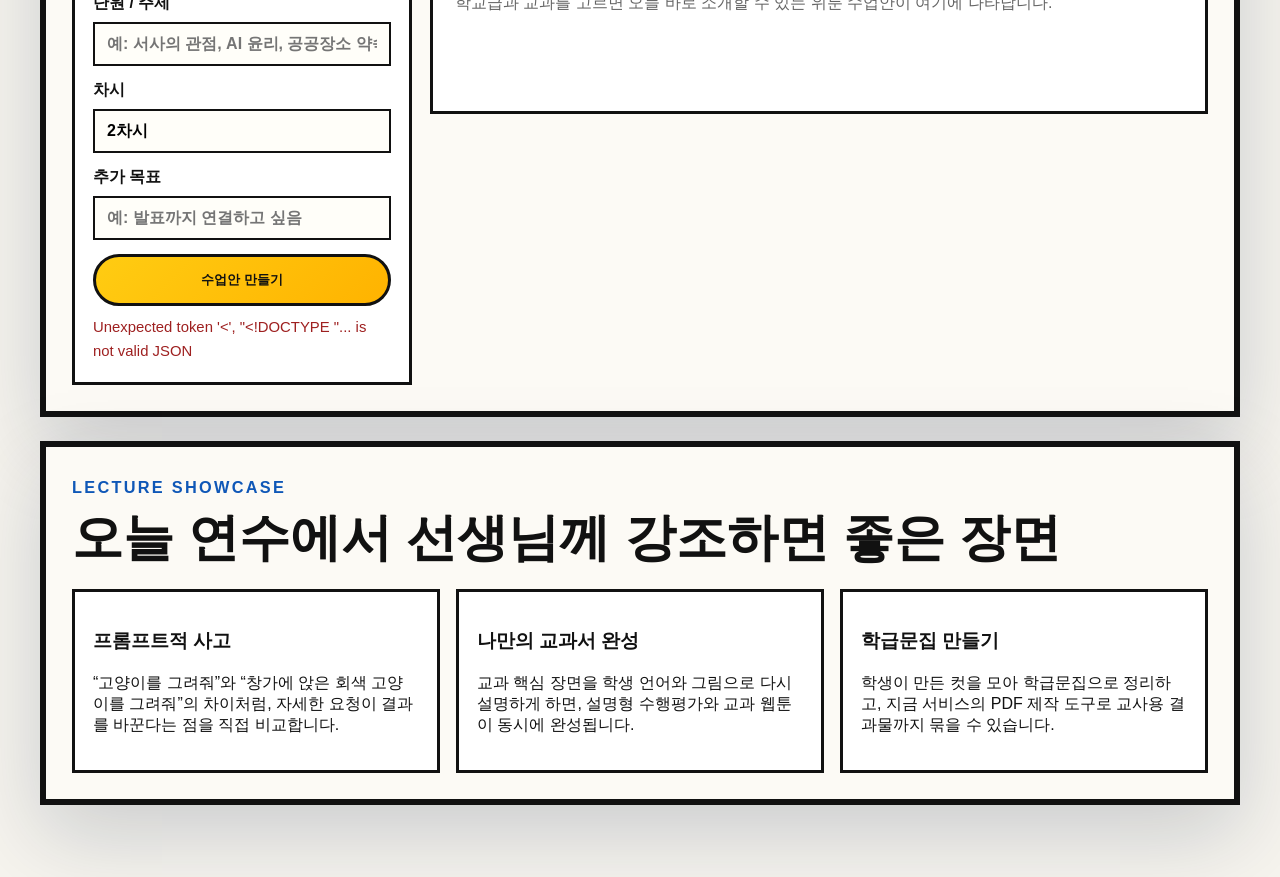
==== commit aa536179: "Remove redundant hero Wetoon CTA Dropped the duplicate wetoon.ai button from the lecture hero action" ====
--- a/static/lecture.html
+++ b/static/lecture.html
@@ -86,7 +86,6 @@
           <div class="hero-actions">
             <a class="primary-link" href="#ideas">학교급별 수업 아이디어 보기</a>
             <a class="ghost-link" href="/maker">학급문집 PDF 제작 도구</a>
-            <a class="ghost-link" href="https://wetoon.ai" target="_blank" rel="noreferrer">wetoon.ai 바로가기</a>
           </div>
 
           <div class="hero-panels">
--- a/static/lecture.css
+++ b/static/lecture.css
@@ -48,6 +48,12 @@
   text-decoration: none;
 }
 
+.topbar a {
+  display: inline-flex;
+  align-items: center;
+  line-height: 1;
+}
+
 .brand {
   font-family: "Segoe UI Black", "Malgun Gothic", sans-serif;
   font-size: 1.1rem;
@@ -56,6 +62,8 @@
 
 .topbar-links {
   display: flex;
+  align-items: center;
+  justify-content: flex-end;
   gap: 16px;
   flex-wrap: wrap;
 }
@@ -67,6 +75,7 @@
   color: #111 !important;
   font-weight: 800;
   border: 2px solid #111;
+  min-height: 48px;
 }
 
 .hero-grid {
